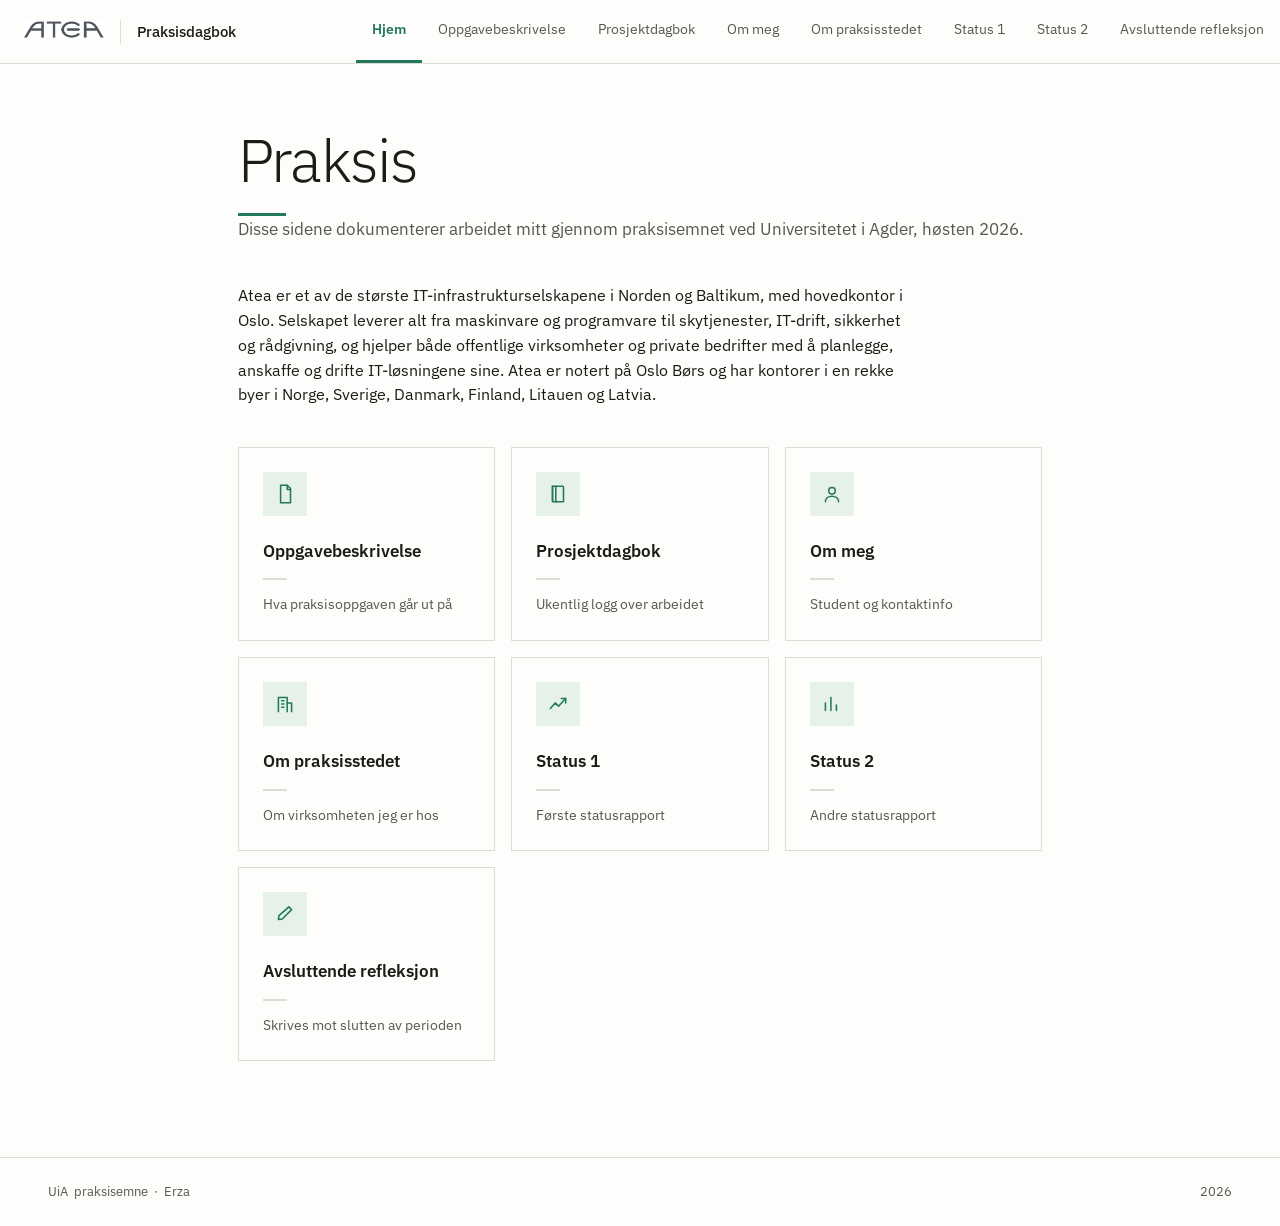
==== docs/index.html @ 7852bbf2 "endret til docs" ====
<!DOCTYPE html>
<html lang="no">
<head>
<meta charset="utf-8">
<meta name="viewport" content="width=device-width, initial-scale=1">
<title>Hjem – Praksisdagbok</title>
<meta name="description" content="Praksisemne ved Universitetet i Agder, 2026.">
<link rel="preconnect" href="https://fonts.googleapis.com">
<link rel="preconnect" href="https://fonts.gstatic.com" crossorigin>
<link href="https://fonts.googleapis.com/css2?family=IBM+Plex+Mono:wght@400;600&family=IBM+Plex+Sans:wght@300;400;500;600&display=swap" rel="stylesheet">
<link rel="stylesheet" href="styles.css">
</head>
<body>

<a class="skip-link" href="#innhold">Hopp til innhold</a>

<!-- Toppmeny: lik på alle sider -->
<header class="masthead">
  <a class="masthead__brand" href="index.html">
    <span class="masthead__mark"> <img src = atea_logo.png width="80" height="17"></span>
    <span class="masthead__divider"></span>
    <span class="masthead__title">Praksisdagbok</span>
  </a>
  <nav class="mainnav" aria-label="Hovedmeny">
    <a href="index.html" aria-current="page">Hjem</a>
    <a href="oppgavebeskrivelse.html">Oppgavebeskrivelse</a>
    <a href="prosjektdagbok.html">Prosjektdagbok</a>
    <a href="om-meg.html">Om meg</a>
    <a href="om-praksisstedet.html">Om praksisstedet</a>
    <a href="status-1.html">Status 1</a>
    <a href="status-2.html">Status 2</a>
    <a href="refleksjon.html">Avsluttende refleksjon</a>
  </nav>
</header>

<main class="content" id="innhold">
  <h1 class="page-title">Praksis</h1>
  <div class="rule"></div>
  <p1 class="lede">Disse sidene dokumenterer arbeidet mitt gjennom praksisemnet ved Universitetet i Agder, høsten 2026.</p1>
<br> </br>
  <p> 
    Atea er et av de største IT-infrastrukturselskapene i Norden og Baltikum, med hovedkontor i Oslo. 
    Selskapet leverer alt fra maskinvare og programvare til skytjenester, IT-drift, sikkerhet og rådgivning, 
    og hjelper både offentlige virksomheter og private bedrifter med å planlegge, anskaffe og drifte IT-løsningene sine. 
    Atea er notert på Oslo Børs og har kontorer i en rekke byer i Norge, Sverige, Danmark, Finland, Litauen og Latvia.


  </p>

  <div class="cards">
    <a class="card" href="oppgavebeskrivelse.html">
      <span class="card__icon"><svg width="22" height="22" viewBox="0 0 20 20" fill="none" stroke="currentColor" stroke-width="1.4" stroke-linecap="round" stroke-linejoin="round" aria-hidden="true"><path d="M6 2h6l3 3v13H6V2Z"/><path d="M12 2v4h3"/></svg></span>
      <h2 class="card__title">Oppgavebeskrivelse</h2>
      <span class="card__rule"></span>
      <span class="card__meta">Hva praksisoppgaven går ut på</span>
    </a>
    <a class="card" href="prosjektdagbok.html">
      <span class="card__icon"><svg width="22" height="22" viewBox="0 0 20 20" fill="none" stroke="currentColor" stroke-width="1.4" stroke-linecap="round" stroke-linejoin="round" aria-hidden="true"><path d="M5 3h9a1 1 0 0 1 1 1v13H6a1 1 0 0 1-1-1V3Z"/><path d="M5 3v14"/><path d="M8 3v14"/></svg></span>
      <h2 class="card__title">Prosjektdagbok</h2>
      <span class="card__rule"></span>
      <span class="card__meta">Ukentlig logg over arbeidet</span>
    </a>
    <a class="card" href="om-meg.html">
      <span class="card__icon"><svg width="22" height="22" viewBox="0 0 20 20" fill="none" stroke="currentColor" stroke-width="1.4" stroke-linecap="round" stroke-linejoin="round" aria-hidden="true"><circle cx="10" cy="7" r="3"/><path d="M4 17c0-3 2.7-5 6-5s6 2 6 5"/></svg></span>
      <h2 class="card__title">Om meg</h2>
      <span class="card__rule"></span>
      <span class="card__meta">Student og kontaktinfo</span>
    </a>
    <a class="card" href="om-praksisstedet.html">
      <span class="card__icon"><svg width="22" height="22" viewBox="0 0 20 20" fill="none" stroke="currentColor" stroke-width="1.4" stroke-linecap="round" stroke-linejoin="round" aria-hidden="true"><path d="M4 17V4h8v13"/><path d="M12 9h4v8"/><path d="M7 7h2M7 10h2M7 13h2"/></svg></span>
      <h2 class="card__title">Om praksisstedet</h2>
      <span class="card__rule"></span>
      <span class="card__meta">Om virksomheten jeg er hos</span>
    </a>
    <a class="card" href="status-1.html">
      <span class="card__icon"><svg width="22" height="22" viewBox="0 0 20 20" fill="none" stroke="currentColor" stroke-width="1.4" stroke-linecap="round" stroke-linejoin="round" aria-hidden="true"><path d="M3 14l4.5-5 3 3L17 5"/><path d="M13 5h4v4"/></svg></span>
      <h2 class="card__title">Status 1</h2>
      <span class="card__rule"></span>
      <span class="card__meta">Første statusrapport</span>
    </a>
    <a class="card" href="status-2.html">
      <span class="card__icon"><svg width="22" height="22" viewBox="0 0 20 20" fill="none" stroke="currentColor" stroke-width="1.4" stroke-linecap="round" stroke-linejoin="round" aria-hidden="true"><path d="M4 16V9"/><path d="M9 16V4"/><path d="M14 16v-5"/></svg></span>
      <h2 class="card__title">Status 2</h2>
      <span class="card__rule"></span>
      <span class="card__meta">Andre statusrapport</span>
    </a>
    <a class="card" href="refleksjon.html">
      <span class="card__icon"><svg width="22" height="22" viewBox="0 0 20 20" fill="none" stroke="currentColor" stroke-width="1.4" stroke-linecap="round" stroke-linejoin="round" aria-hidden="true"><path d="M13.5 3.5 16 6l-8.5 8.5L4 15l.5-3.5 9-8Z"/></svg></span>
      <h2 class="card__title">Avsluttende refleksjon</h2>
      <span class="card__rule"></span>
      <span class="card__meta">Skrives mot slutten av perioden</span>
    </a>
  </div>
</main>

<footer class="footer">
  <span>UiA &nbsp;praksisemne &nbsp;·&nbsp; Erza</span>
  <span>2026</span>
</footer>

</body>
</html>
---- docs/styles.css ----
/* ==========================================================================
   Praksisnettside — felles stilark
   Rolig, faglig uttrykk: skarpe hjørner, hårfine linjer i stedet for
   skygger, og monospace til metadata (datoer/labels).
   ========================================================================== */

:root{
  --steel:      #21785A;   /* primæraksent */
  --steel-dark: #144A38;   /* hover/kant */
  --steel-tint: #E6F1EA;   /* lys flate */
  --ink:        #1B1B18;   /* tekst */
  --ink-soft:   #58564E;   /* sekundærtekst */
  --line:       #DEDDD5;   /* kantlinjer */
  --line-soft:  #EDECE5;
  --paper:      #FDFDFB;
  --header-h:   64px;
}

*, *::before, *::after{ box-sizing: border-box; }

body{
  margin: 0;
  min-height: 100vh;
  display: flex;
  flex-direction: column;
  font-family: "IBM Plex Sans", system-ui, -apple-system, "Helvetica Neue", Arial, sans-serif;
  font-size: 16px;
  line-height: 1.55;
  color: var(--ink);
  background: var(--paper);
  -webkit-font-smoothing: antialiased;
}

a{ color: var(--steel); }

a:focus-visible, button:focus-visible{
  outline: 2px solid var(--steel);
  outline-offset: 2px;
}

.skip-link{
  position: absolute;
  left: -9999px;
  z-index: 100;
  padding: 12px 16px;
  background: var(--steel);
  color: #fff;
  text-decoration: none;
}
.skip-link:focus{ left: 8px; top: 8px; }

/* ---------- Toppmeny ---------- */

.masthead{
  position: sticky;
  top: 0;
  z-index: 20;
  display: flex;
  align-items: center;
  gap: 16px;
  min-height: var(--header-h);
  padding-left: 24px;
  background: var(--paper);
  border-bottom: 1px solid var(--line);
}

.masthead__brand{
  display: flex;
  align-items: center;
  gap: 16px;
  white-space: nowrap;
  text-decoration: none;
  color: inherit;
}

.masthead__mark{
  font-family: "IBM Plex Mono", ui-monospace, monospace;
  font-weight: 600;
  font-size: 1.0625rem;
  letter-spacing: 0.1em;
  color: var(--steel-dark);
}

.masthead__divider{
  width: 1px;
  height: 24px;
  background: var(--line);
}

.masthead__title{ font-weight: 500; font-size: 0.9375rem; }

.mainnav{
  margin-left: auto;
  display: flex;
  align-self: stretch;
  overflow-x: auto;
  scrollbar-width: none;
}
.mainnav::-webkit-scrollbar{ display: none; }

.mainnav a{
  display: flex;
  align-items: center;
  padding: 0 16px;
  font-size: 0.875rem;
  color: var(--ink-soft);
  text-decoration: none;
  white-space: nowrap;
  border-bottom: 3px solid transparent;
}
.mainnav a:hover{ color: var(--ink); background: var(--line-soft); }
.mainnav a[aria-current="page"]{
  color: var(--steel);
  font-weight: 600;
  border-bottom-color: var(--steel);
}

/* ---------- Innhold ---------- */

.content{
  flex: 1 0 auto;
  width: 100%;
  max-width: 900px;
  margin: 0 auto;
  padding: 64px 48px 96px;
}

.content p{ max-width: 68ch; }

.page-title{
  margin: 0;
  font-weight: 300;
  font-size: clamp(2.25rem, 6.5vw, 3.75rem);
  line-height: 1.05;
  letter-spacing: -0.03em;
}

.rule{
  width: 48px;
  height: 3px;
  margin-top: 22px;
  background: var(--steel);
}

.lede{
  margin: 22px 0 0;
  font-size: 1.0625rem;
  color: var(--ink-soft);
}

.section-title{
  margin: 56px 0 0;
  font-size: 1.5rem;
  font-weight: 400;
  letter-spacing: -0.01em;
}
.section-title + p{ margin-top: 16px; }
.section-title + .meta{ margin-top: 8px; }
.meta + p, .meta + .checklist{ margin-top: 16px; }

.meta{
  font-family: "IBM Plex Mono", ui-monospace, monospace;
  font-size: 0.8125rem;
  letter-spacing: 0.03em;
  color: var(--ink-soft);
}

.checklist{ margin: 16px 0 0; padding-left: 20px; color: var(--ink-soft); }
.checklist li{ margin-bottom: 6px; }

/* ---------- Kortrutenett (forside) ---------- */

.cards{
  display: grid;
  grid-template-columns: repeat(auto-fill, minmax(224px, 1fr));
  gap: 16px;
  margin-top: 40px;
}

.card{
  display: flex;
  flex-direction: column;
  min-height: 176px;
  padding: 24px;
  background: var(--paper);
  border: 1px solid var(--line);
  color: inherit;
  text-decoration: none;
  transition: border-color 120ms linear, background 120ms linear;
}
.card:hover{ background: var(--line-soft); border-color: var(--steel); }

.card__icon{
  display: grid;
  place-items: center;
  width: 44px;
  height: 44px;
  background: var(--steel-tint);
  color: var(--steel);
}

.card__title{ margin: 22px 0 0; font-size: 1.0625rem; font-weight: 600; }
.card__rule{ width: 24px; height: 2px; margin: 14px 0; background: var(--line); }
.card__meta{ margin: auto 0 0; font-size: 0.875rem; color: var(--ink-soft); }

/* ---------- Lenkeliste (f.eks. kontaktinfo) ---------- */

.linklist{
  list-style: none;
  margin: 24px 0 0;
  padding: 0;
  display: grid;
  gap: 12px;
}
.linklist li{ display: flex; align-items: center; gap: 12px; font-size: 0.9375rem; }
.linklist svg{ flex: none; color: var(--steel); }

/* ---------- Profil: portrett + nøkkelinfo ---------- */

.profile{
  display: grid;
  grid-template-columns: 220px minmax(0, 1fr);
  gap: 40px;
  align-items: start;
  margin-top: 32px;
}

.profile__photo{
  width: 100%;
  aspect-ratio: 4 / 5;
  object-fit: cover;
  border: 1px solid var(--line);
  display: block;
  background: var(--steel-tint);
}

.profile p:first-child{ margin-top: 0; }

.infolist{
  list-style: none;
  margin: 0;
  padding: 0;
  display: grid;
  gap: 16px;
}

.infolist .label{
  font-family: "IBM Plex Mono", ui-monospace, monospace;
  font-size: 0.75rem;
  letter-spacing: 0.08em;
  text-transform: uppercase;
  color: var(--ink-soft);
  margin: 0 0 4px;
}

.infolist .value{
  font-size: 0.9375rem;
  font-weight: 500;
  padding-bottom: 6px;
  border-bottom: 1px solid var(--line-soft);
}

@media (max-width: 700px){
  .profile{ grid-template-columns: 1fr; gap: 20px; }
  .profile__photo{ max-width: 220px; }
}

/* ---------- Signaturfelt ---------- */

.signoff{
  margin-top: 64px;
  padding-top: 32px;
  border-top: 1px solid var(--line);
  display: flex;
  flex-wrap: wrap;
  gap: 32px;
}

.sig-block{ flex: 1; min-width: 200px; }
.sig-line{ border-bottom: 1px solid var(--ink); height: 34px; }
.sig-caption{
  font-family: "IBM Plex Mono", ui-monospace, monospace;
  font-size: 0.75rem;
  letter-spacing: 0.08em;
  text-transform: uppercase;
  color: var(--ink-soft);
  margin-top: 8px;
}

/* ---------- Bunntekst ---------- */

.footer{
  flex: none;
  display: flex;
  flex-wrap: wrap;
  justify-content: space-between;
  gap: 16px;
  padding: 24px 48px;
  border-top: 1px solid var(--line);
  font-size: 0.8125rem;
  color: var(--ink-soft);
}

/* ---------- Mobil ---------- */

@media (max-width: 900px){
  .masthead{ flex-wrap: wrap; padding: 12px 16px 0; gap: 12px; }
  .mainnav{ margin-left: 0; width: 100%; order: 2; border-top: 1px solid var(--line); }
  .mainnav a{ padding: 12px; }
  .content{ padding: 40px 24px 72px; }
  .footer{ padding: 24px; }
}

@media (prefers-reduced-motion: reduce){
  * { transition: none !important; animation: none !important; }
}
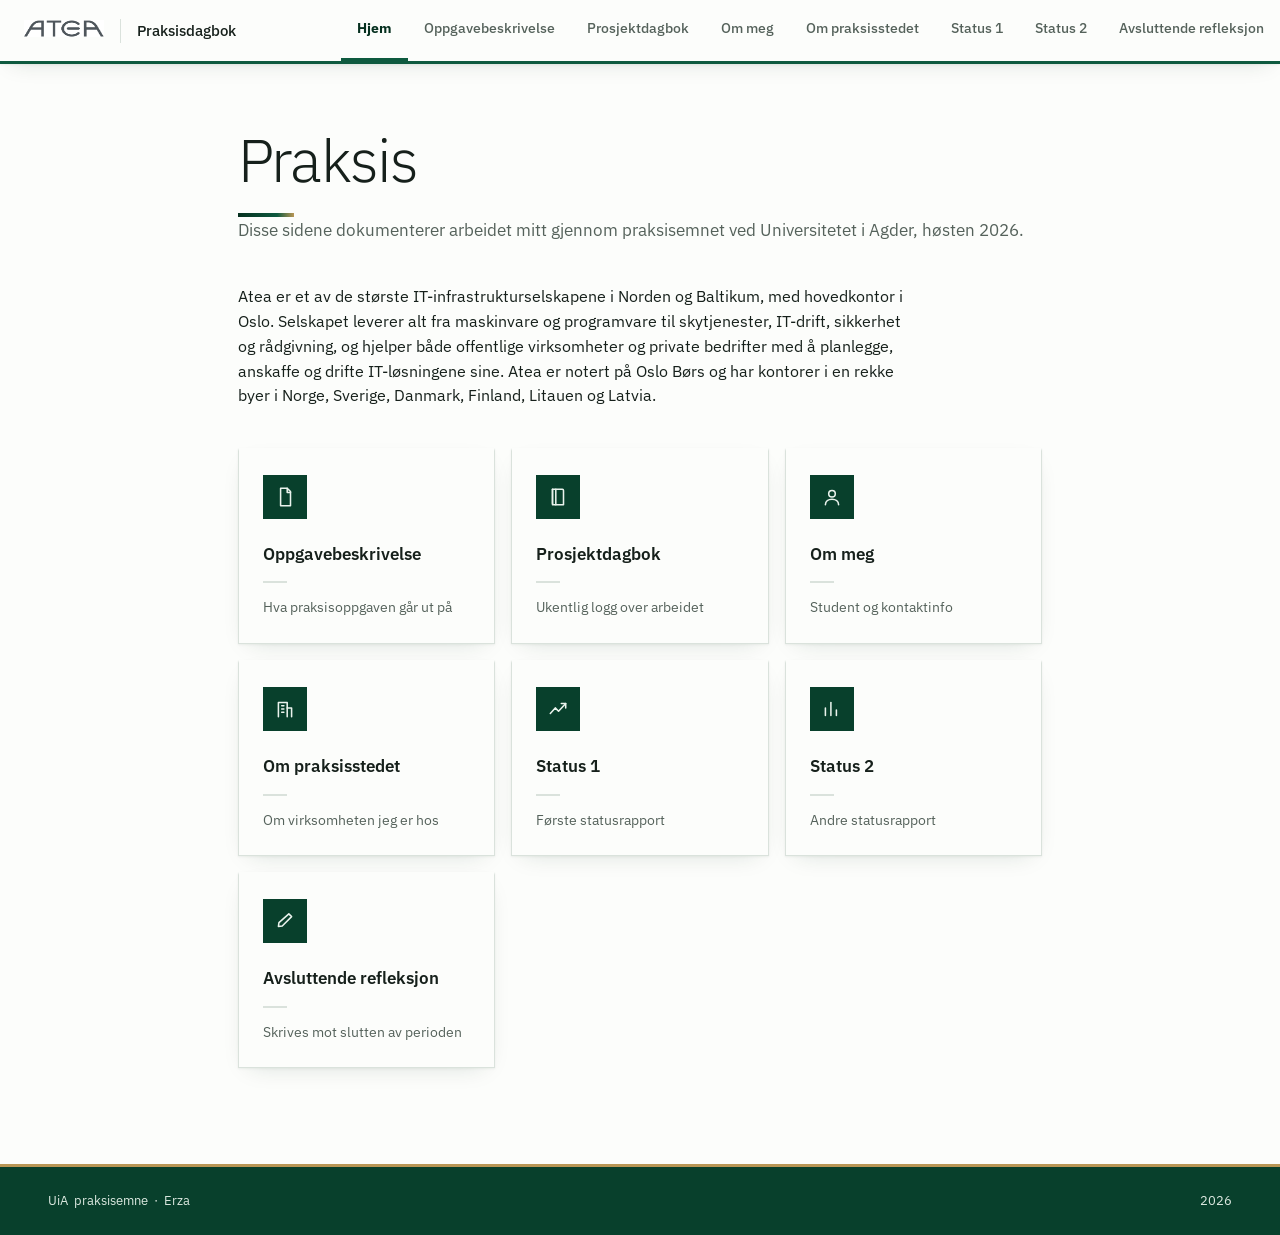
==== commit 444b4f67: "Merge pull request #1 from erzamalici/design/dype-gronnfarger Design/dype gronnfarger" ====
--- a/docs/index.html
+++ b/docs/index.html
@@ -14,7 +14,6 @@
 
 <a class="skip-link" href="#innhold">Hopp til innhold</a>
 
-<!-- Toppmeny: lik på alle sider -->
 <header class="masthead">
   <a class="masthead__brand" href="index.html">
     <span class="masthead__mark"> <img src = atea_logo.png width="80" height="17"></span>
--- a/docs/styles.css
+++ b/docs/styles.css
@@ -1,18 +1,18 @@
-/* ==========================================================================
-   Praksisnettside — felles stilark
-   Rolig, faglig uttrykk: skarpe hjørner, hårfine linjer i stedet for
-   skygger, og monospace til metadata (datoer/labels).
-   ========================================================================== */
+
 
 :root{
-  --steel:      #21785A;   /* primæraksent */
-  --steel-dark: #144A38;   /* hover/kant */
-  --steel-tint: #E6F1EA;   /* lys flate */
-  --ink:        #1B1B18;   /* tekst */
-  --ink-soft:   #58564E;   /* sekundærtekst */
-  --line:       #DEDDD5;   /* kantlinjer */
-  --line-soft:  #EDECE5;
-  --paper:      #FDFDFB;
+  --steel:      #0E5A3F;   
+  --steel-dark: #06301F;  
+  --steel-deep: #08402C;   
+  --steel-tint: #E4EFE8;   
+  --gold:       #B99655;   
+  --ink:        #16201B;   
+  --ink-soft:   #55625B;   
+  --line:       #DAE2DC;  
+  --line-soft:  #EEF3EF;
+  --paper:      #FCFDFB;
+  --shadow:     0 1px 2px rgba(6, 48, 31, 0.06), 0 8px 24px -12px rgba(6, 48, 31, 0.18);
+  --shadow-lg:  0 4px 10px rgba(6, 48, 31, 0.08), 0 20px 40px -18px rgba(6, 48, 31, 0.28);
   --header-h:   64px;
 }
 
@@ -49,7 +49,7 @@
 }
 .skip-link:focus{ left: 8px; top: 8px; }
 
-/* ---------- Toppmeny ---------- */
+/*toppmeny*/
 
 .masthead{
   position: sticky;
@@ -61,7 +61,8 @@
   min-height: var(--header-h);
   padding-left: 24px;
   background: var(--paper);
-  border-bottom: 1px solid var(--line);
+  border-bottom: 3px solid var(--steel);
+  box-shadow: var(--shadow);
 }
 
 .masthead__brand{
@@ -103,19 +104,21 @@
   align-items: center;
   padding: 0 16px;
   font-size: 0.875rem;
+  font-weight: 500;
   color: var(--ink-soft);
   text-decoration: none;
   white-space: nowrap;
   border-bottom: 3px solid transparent;
-}
-.mainnav a:hover{ color: var(--ink); background: var(--line-soft); }
+  transition: color 120ms linear, background 120ms linear, border-color 120ms linear;
+}
+.mainnav a:hover{ color: var(--steel-dark); background: var(--steel-tint); }
 .mainnav a[aria-current="page"]{
-  color: var(--steel);
-  font-weight: 600;
+  color: var(--steel-dark);
+  font-weight: 700;
   border-bottom-color: var(--steel);
 }
 
-/* ---------- Innhold ---------- */
+/*Innhold*/
 
 .content{
   flex: 1 0 auto;
@@ -136,10 +139,10 @@
 }
 
 .rule{
-  width: 48px;
-  height: 3px;
+  width: 56px;
+  height: 4px;
   margin-top: 22px;
-  background: var(--steel);
+  background: linear-gradient(90deg, var(--steel-dark), var(--steel) 70%, var(--gold));
 }
 
 .lede{
@@ -168,7 +171,7 @@
 .checklist{ margin: 16px 0 0; padding-left: 20px; color: var(--ink-soft); }
 .checklist li{ margin-bottom: 6px; }
 
-/* ---------- Kortrutenett (forside) ---------- */
+
 
 .cards{
   display: grid;
@@ -184,26 +187,33 @@
   padding: 24px;
   background: var(--paper);
   border: 1px solid var(--line);
+  border-top: 3px solid transparent;
   color: inherit;
   text-decoration: none;
-  transition: border-color 120ms linear, background 120ms linear;
-}
-.card:hover{ background: var(--line-soft); border-color: var(--steel); }
+  box-shadow: var(--shadow);
+  transition: border-color 160ms ease, box-shadow 160ms ease, transform 160ms ease;
+}
+.card:hover{
+  border-color: var(--steel);
+  border-top-color: var(--steel);
+  box-shadow: var(--shadow-lg);
+  transform: translateY(-3px);
+}
 
 .card__icon{
   display: grid;
   place-items: center;
   width: 44px;
   height: 44px;
-  background: var(--steel-tint);
-  color: var(--steel);
+  background: var(--steel-deep);
+  color: #EAF3ED;
 }
 
 .card__title{ margin: 22px 0 0; font-size: 1.0625rem; font-weight: 600; }
 .card__rule{ width: 24px; height: 2px; margin: 14px 0; background: var(--line); }
 .card__meta{ margin: auto 0 0; font-size: 0.875rem; color: var(--ink-soft); }
 
-/* ---------- Lenkeliste (f.eks. kontaktinfo) ---------- */
+
 
 .linklist{
   list-style: none;
@@ -215,7 +225,7 @@
 .linklist li{ display: flex; align-items: center; gap: 12px; font-size: 0.9375rem; }
 .linklist svg{ flex: none; color: var(--steel); }
 
-/* ---------- Profil: portrett + nøkkelinfo ---------- */
+
 
 .profile{
   display: grid;
@@ -232,6 +242,7 @@
   border: 1px solid var(--line);
   display: block;
   background: var(--steel-tint);
+  box-shadow: var(--shadow);
 }
 
 .profile p:first-child{ margin-top: 0; }
@@ -265,7 +276,7 @@
   .profile__photo{ max-width: 220px; }
 }
 
-/* ---------- Signaturfelt ---------- */
+
 
 .signoff{
   margin-top: 64px;
@@ -287,7 +298,6 @@
   margin-top: 8px;
 }
 
-/* ---------- Bunntekst ---------- */
 
 .footer{
   flex: none;
@@ -296,12 +306,13 @@
   justify-content: space-between;
   gap: 16px;
   padding: 24px 48px;
-  border-top: 1px solid var(--line);
+  background: var(--steel-deep);
+  border-top: 3px solid var(--gold);
   font-size: 0.8125rem;
-  color: var(--ink-soft);
-}
-
-/* ---------- Mobil ---------- */
+  color: #DDE9E1;
+}
+
+
 
 @media (max-width: 900px){
   .masthead{ flex-wrap: wrap; padding: 12px 16px 0; gap: 12px; }
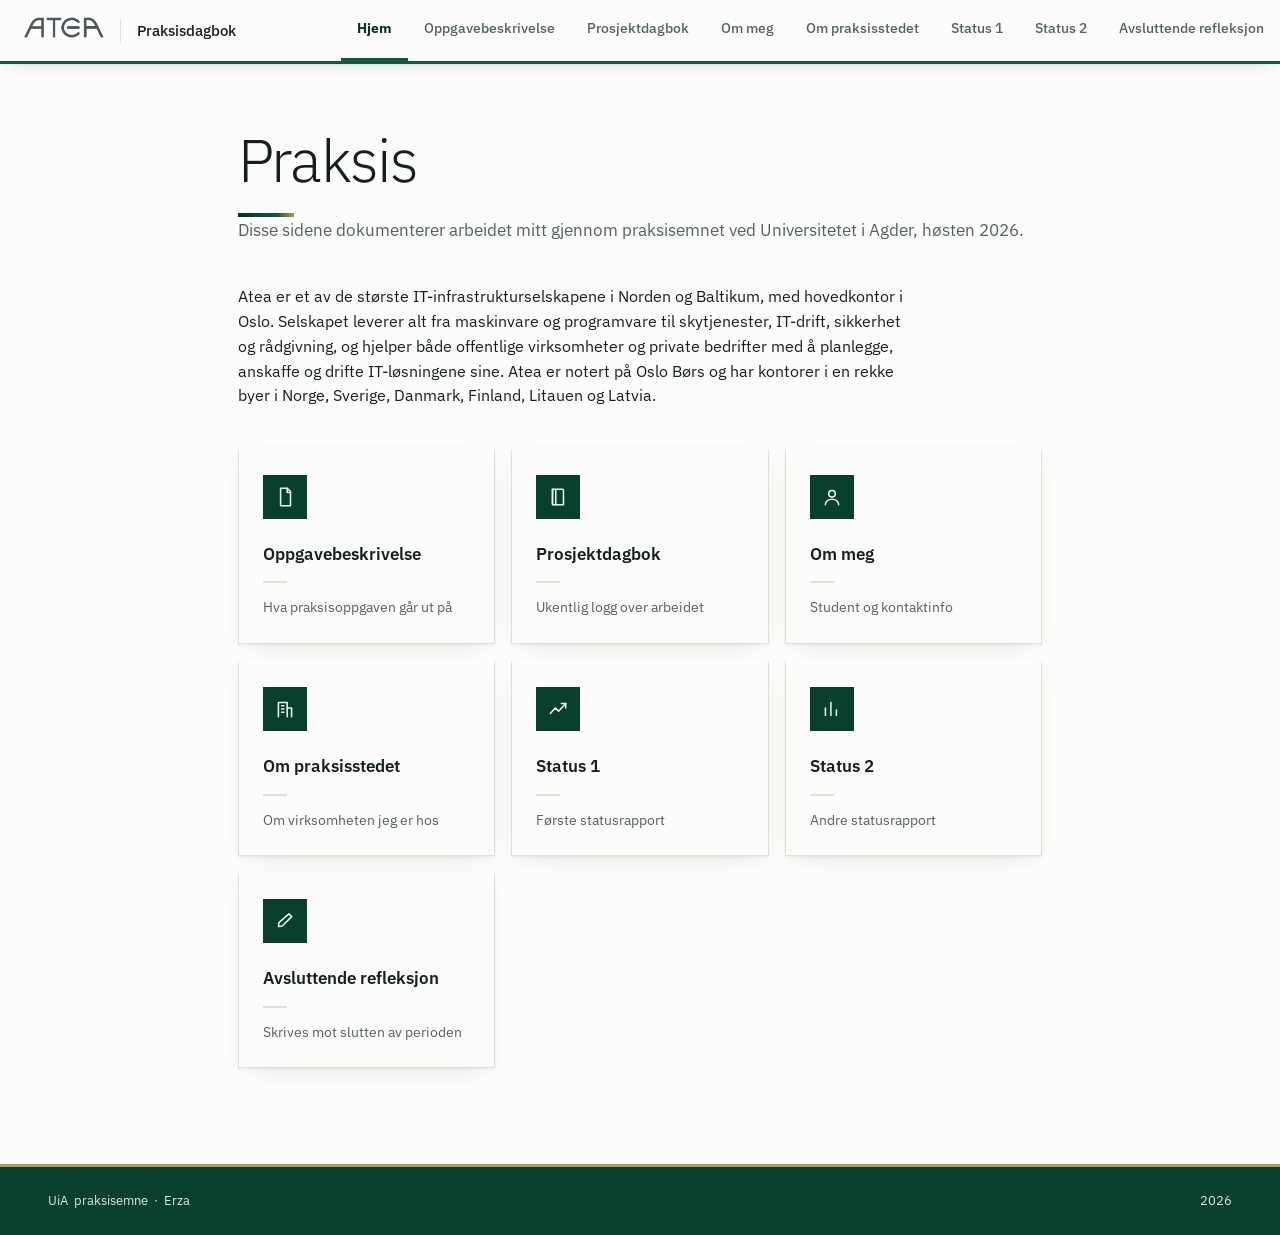
==== commit e18dda65: "fikset atea logoen" ====
--- a/docs/index.html
+++ b/docs/index.html
@@ -16,7 +16,7 @@
 
 <header class="masthead">
   <a class="masthead__brand" href="index.html">
-    <span class="masthead__mark"> <img src = atea_logo.png width="80" height="17"></span>
+    <span class="masthead__mark"> <img src = atea_logo.png width="80" height="21"></span>
     <span class="masthead__divider"></span>
     <span class="masthead__title">Praksisdagbok</span>
   </a>
